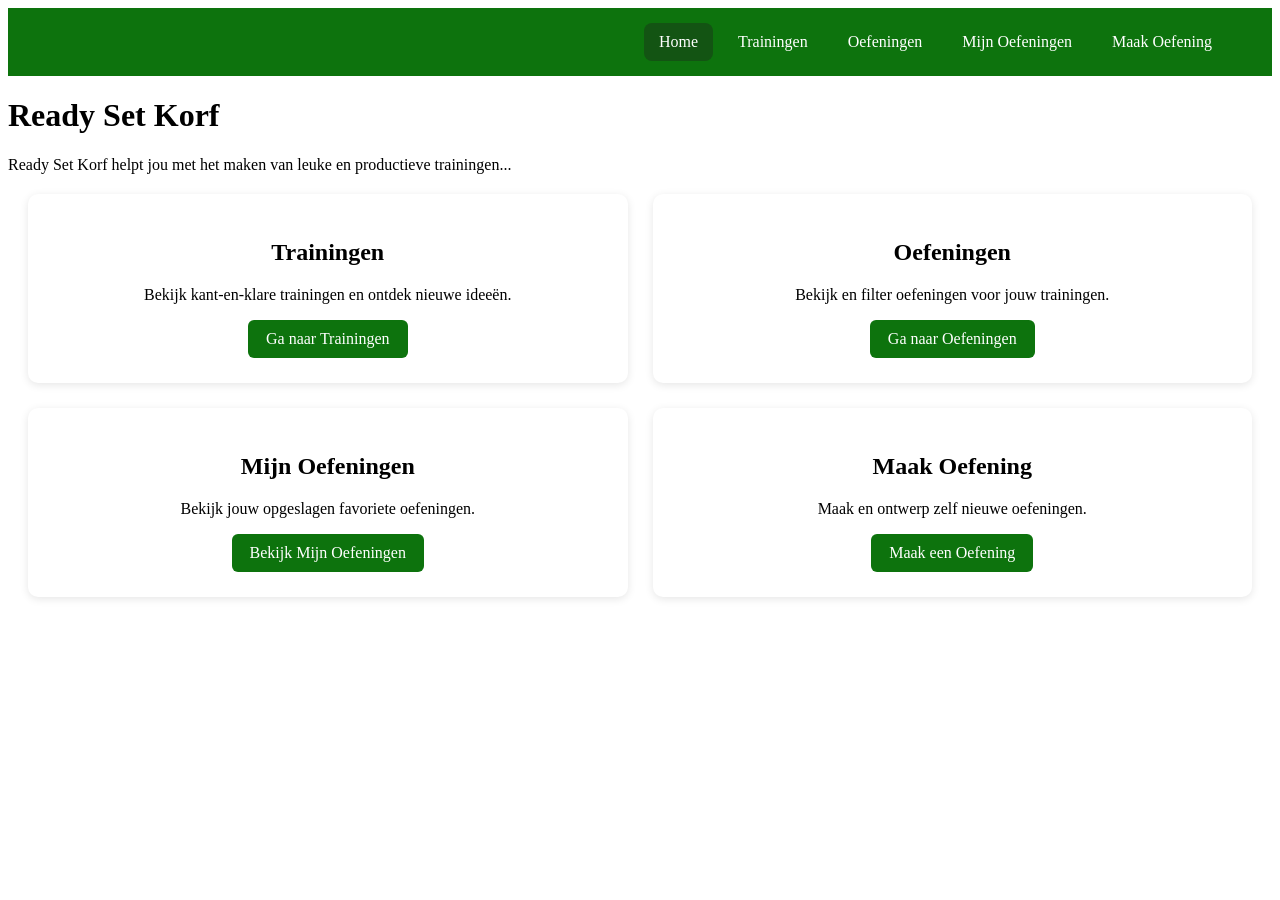
==== index.html @ 2ad587e0 "Kleine aanpassingen" ====
<!DOCTYPE html>
<html lang="nl">

<head>
  <meta charset="utf-8">
  <meta name="viewport" content="width=device-width">
  <title>Home</title>
  <link href="style.css" rel="stylesheet" type="text/css" />
</head>

<body>
  <nav class="navbar">
    <ul>
      <li><a href="index.html" class="active">Home</a></li>
      <li><a href="trainingen.html">Trainingen</a></li>
      <li><a href="exercises.html">Oefeningen</a></li>
      <li><a href="mijn-oefeningen.html">Mijn Oefeningen</a></li>
      <li><a href="maak-oefening.html">Maak Oefening</a></li>
    </ul>
  </nav>

  <div class="home">
    <header>
      <div class="header-box">
        <h1>Ready Set Korf</h1>
        <p>Ready Set Korf helpt jou met het maken van leuke en productieve trainingen...</p>
      </div>
    </header>

    <section class="home-section">

    <div class="home-box">
      <h2>Trainingen</h2>
      <p>Bekijk kant-en-klare trainingen en ontdek nieuwe ideeën.</p>
      <a href="trainingen.html" class="home-button">Ga naar Trainingen</a>
    </div>

    <div class="home-box">
      <h2>Oefeningen</h2>
      <p>Bekijk en filter oefeningen voor jouw trainingen.</p>
      <a href="exercises.html" class="home-button">Ga naar Oefeningen</a>
    </div>

    <div class="home-box">
      <h2>Mijn Oefeningen</h2>
      <p>Bekijk jouw opgeslagen favoriete oefeningen.</p>
      <a href="mijn-oefeningen.html" class="home-button">Bekijk Mijn Oefeningen</a>
    </div>

    <div class="home-box">
      <h2>Maak Oefening</h2>
      <p>Maak en ontwerp zelf nieuwe oefeningen.</p>
      <a href="maak-oefening.html" class="home-button">Maak een Oefening</a>
    </div>

  </section>
  </div>
</body>

</html>
---- style.css ----
/* Navigation Bar */
.navbar {
  background-color: #0d730d;
  padding: 10px 20px;
  display: flex;
  justify-content: flex-end;
}

.navbar ul {
  list-style: none;
  margin: 0;
  padding: 0 20px;
  display: flex;
  justify-content: flex-end;
}

.navbar li {
  margin: 0;
}

.navbar a {
  display: block;
  color: white;
  text-decoration: none;
  padding: 15px 20px;
}

.navbar a:hover,
.navbar a.active {
  background-color: #135413;
  padding: 10px 15px;
  border-radius: 8px;
  margin: 5px;
}

/* Container and Header */
.container {
  max-width: 100%;
  margin: 0;
  padding: 0;
}

.header {
  text-align: center;
  padding: 60px 0px;
  background-color: #ffffff;
  padding: 60px 0px;
  background-color: #ffffff;
  width: 100%;
}

.header div.header-box {
  display: inline-block;
  padding: 30px 60px;
  background-color: #f0f0f0;
  border-radius: 10px;
}

.header h1 {
  color: #333;
  font-size: 3em;
  margin-bottom: 15px;
  font-weight: bold;
}

.header p {
  color: #666;
  font-size: 1.1em;
}


/* Home */
.home-section {
  display: grid;
  grid-template-columns: repeat(2, 1fr); /* 2 naast elkaar */
  gap: 25px;
  margin-top: 20px;
  margin-left: 20px;
  margin-right: 20px;
}

.home-box {
  background: white;
  padding: 25px;
  border-radius: 10px;
  box-shadow: 0 2px 8px rgba(0,0,0,0.1);
  text-align: center;
}

.home-button {
  display: inline-block;
  background-color: #0d730d;
  color: white;
  padding: 10px 18px;
  border-radius: 6px;
  text-decoration: none;
  transition: background-color 0.3s;
}

.home-button:hover {
  background-color: #135413;
}

/* Exercises Grid */
.exercises-grid {
  display: grid;
  /* show one exercise per row so visuals are larger */
  grid-template-columns: 1fr;
  gap: 25px;
}

.exercises-section {
  max-width: 1200px;
  margin-left: auto;
  margin-right: auto;
  padding: 0 20px;
} 

/* Exercise Card */
.exercise-card {
  background: white;
  border: 1px solid #ddd;
  border-radius: 8px;
  padding: 20px;
  box-shadow: 0 2px 8px rgba(0,0,0,0.1);
  transition: box-shadow 0.3s, transform 0.3s;
}

.exercise-card:hover {
  box-shadow: 0 4px 16px rgba(0,0,0,0.15);
  transform: translateY(-2px);
}

.exercise-header {
  display: flex;
  justify-content: space-between;
  align-items: start;
  margin-bottom: 12px;
}

.exercise-title {
  font-size: 1.4em;
  color: #333;
  margin: 0;
  flex: 1;
}

.exercise-actions {
  display: flex;
  gap: 8px;
}

.action-btn {
  background: none;
  border: none;
  font-size: 1.2em;
  cursor: pointer;
  transition: transform 0.2s;
  padding: 5px;
}

.action-btn:hover {
  transform: scale(1.2);
}

.favorite-btn.active {
  color: #ff6b6b;
}

.favorite-btn {
  color: #999;
}

.save-btn.active {
  color: #0066cc;
}

.save-btn {
  color: #999;
}

.exercise-author {
  font-size: 0.85em;
  color: #0066cc;
  margin-bottom: 12px;
  font-weight: 500;
}

.exercise-author::before {
  content: "👤 ";
}

.exercise-description {
  color: #555;
  line-height: 1.6;
  margin-bottom: 15px;
  min-height: 60px;
}

.exercise-footer {
  display: flex;
  justify-content: space-between;
  align-items: center;
  border-top: 1px solid #eee;
  padding-top: 12px;
}

.comment-section {
  display: flex;
  align-items: center;
  gap: 8px;
  font-size: 0.9em;
  color: #666;
}

.comment-btn {
  background: #f0f0f0;
  border: none;
  padding: 6px 12px;
  border-radius: 4px;
  cursor: pointer;
  font-size: 0.9em;
  transition: background-color 0.2s;
}

.comment-btn:hover {
  background-color: #0066cc;
  color: white;
}

.comment-count {
  font-size: 0.85em;
  color: #999;
  margin-left: 5px;
}

/* Modal */
.modal {
  display: none;
  position: fixed;
  z-index: 1000;
  left: 0;
  top: 0;
  width: 100%;
  height: 100%;
  background-color: rgba(0,0,0,0.5);
  animation: fadeIn 0.3s;
}

@keyframes fadeIn {
  from { opacity: 0; }
  to { opacity: 1; }
}

.modal-content {
  background-color: white;
  margin: 5% auto;
  padding: 30px;
  border-radius: 8px;
  width: 90%;
  max-width: 600px;
  max-height: 80vh;
  overflow-y: auto;
  box-shadow: 0 4px 20px rgba(0,0,0,0.3);
}

.close {
  color: #999;
  float: right;
  font-size: 28px;
  font-weight: bold;
  cursor: pointer;
  transition: color 0.2s;
}

.close:hover,
.close:focus {
  color: #333;
}

#comment-modal h2 {
  color: #333;
  margin-top: 0;
  margin-bottom: 15px;
}

#comment-input {
  width: 100%;
  min-height: 80px;
  padding: 10px;
  border: 1px solid #ddd;
  border-radius: 4px;
  font-family: Arial, sans-serif;
  font-size: 0.95em;
  resize: vertical;
  margin-bottom: 12px;
}

#submit-comment {
  background-color: #0066cc;
  color: white;
  padding: 10px 20px;
  border: none;
  border-radius: 4px;
  cursor: pointer;
  font-size: 0.95em;
  transition: background-color 0.3s;
  margin-bottom: 20px;
}

#submit-comment:hover {
  background-color: #0052a3;
}

.comments-list {
  margin-top: 20px;
  border-top: 1px solid #eee;
  padding-top: 15px;
}

.comment-item {
  margin-bottom: 15px;
  padding: 12px;
  background-color: #f9f9f9;
  border-left: 3px solid #0066cc;
  border-radius: 4px;
}

.comment-author {
  font-weight: bold;
  color: #333;
  font-size: 0.9em;
}

.comment-text {
  color: #555;
  margin-top: 5px;
  line-height: 1.5;
  word-wrap: break-word;
}

.comment-date {
  font-size: 0.8em;
  color: #999;
  margin-top: 5px;
}

.no-comments {
  text-align: center;
  color: #999;
  padding: 20px;
  font-style: italic;
}

/* Tabs Section */
.tabs-section {
  margin-top: 30px;
  max-width: 1200px;
  margin-left: auto;
  margin-right: auto;
  padding: 0 20px;
}

.tabs {
  display: flex;
  gap: 10px;
  margin-bottom: 25px;
  border-bottom: 2px solid #eee;
}

.tab-btn {
  background: none;
  border: none;
  padding: 12px 20px;
  font-size: 1em;
  color: #666;
  cursor: pointer;
  transition: all 0.3s;
  border-bottom: 3px solid transparent;
  margin-bottom: -2px;
}

.tab-btn:hover {
  color: #0066cc;
}

.tab-btn.active {
  color: #0066cc;
  border-bottom-color: #0066cc;
  font-weight: bold;
}

.tab-content {
  display: none;
  animation: fadeIn 0.3s ease-in;
}

.tab-content.active {
  display: block;
}

@keyframes fadeIn {
  from {
    opacity: 0;
    transform: translateY(5px);
  }
  to {
    opacity: 1;
    transform: translateY(0);
  }
}

/* Empty State */
.empty-state {
  display: none;
  text-align: center;
  padding: 60px 20px;
  background: linear-gradient(135deg, #f5f5f5 0%, #ffffff 100%);
  border-radius: 8px;
  border: 2px dashed #ddd;
}

.empty-state p {
  font-size: 1.1em;
  color: #999;
  margin-bottom: 20px;
}

.empty-state-link {
  display: inline-block;
  color: #0066cc;
  text-decoration: none;
  padding: 10px 20px;
  background-color: #f0f7ff;
  border-radius: 4px;
  transition: all 0.3s;
}

.empty-state-link:hover {
  background-color: #0066cc;
  color: white;
}

/* Remove button styling */
.remove-btn {
  color: #999;
  font-size: 1.3em;
}

.remove-btn:hover {
  color: #ff6b6b;
  transform: scale(1.3);
}

/* Visual editor */
.visual-editor {
  margin-top: 20px;
  border: 1px solid #e6e6e6;
  padding: 18px;
  border-radius: 8px;
  background: #fafafa;
}
.visual-editor h3 { margin-top: 0; }
.visual-editor .muted { color: #666; font-size: 0.95em; margin-bottom: 12px; }
.visual-row { display: flex; flex-direction: column; gap: 20px; align-items: stretch; }
.playfield {
  background: #1b7b2a; 
  width: 100%;
  max-width: 1200px;
  aspect-ratio: 16 / 9;
  height: auto;
  border: 10px solid #8a8a8a;
  border-radius: 4px;
  position: relative;
  overflow: hidden;
  box-shadow: inset 0 0 0 6px rgba(0,0,0,0.03);
  margin: 0 auto;
} 
.playfield .placed-item {
  position: absolute;
  touch-action: none;
  cursor: grab;
  user-select: none;
}
.playfield .placed-item img { display: block; max-width: 100%; height: auto; pointer-events: none; }

/* resize handle */
.playfield .placed-item .resize-handle {
  position: absolute;
  right: 6px;
  bottom: 6px;
  width: 16px;
  height: 16px;
  background: rgba(255,255,255,0.95);
  border: 1px solid #888;
  border-radius: 3px;
  box-shadow: 0 1px 2px rgba(0,0,0,0.15);
  display: none;
  touch-action: none;
}
.playfield .placed-item:hover .resize-handle { display: block; }
.playfield .placed-item .resize-handle:active { transform: scale(0.95); }
.playfield .placed-item .resize-handle { cursor: nwse-resize; }

.palette { width: 100%; max-width: 420px; margin: 0 auto; }
.palette-grid { display: grid; grid-template-columns: repeat(4, 1fr); gap: 8px; }
.slot {
  width: 52px; height: 52px; background: #f0f0f0; border-radius: 6px; border: 2px solid #ddd; position: relative; display:flex; align-items:center; justify-content:center; overflow:hidden;
}
.slot img { max-width: 100%; max-height: 100%; display:block; }
.slot input[type=file] { position: absolute; inset: 0; opacity: 0; cursor: pointer; }
.slot .placeholder { color: #aaa; font-size: 0.8em; }
.palette-actions { margin-top: 12px; display:flex; gap:8px; }
.palette-actions button { padding:6px 8px; border-radius:4px; border:1px solid #ddd; cursor:pointer; background:white }

.visual-preview {
  width: 100%;
  aspect-ratio: 16 / 9;
  border: 1px solid #ccc;
  overflow: hidden;
  border-radius: 4px;
  position: relative;
  background: #1b7b2a;
}
.visual-preview img {
  position: absolute;
  transform: translate(-50%, -50%);
  pointer-events: none;
  /* allow images to render at the specified percent width inside the preview */
  max-width: none;
  max-height: none;
}

/* small responsive tweaks */
@media (max-width: 900px) {
  .visual-row { flex-direction: column; }
  .playfield { width: 100%; height: 320px; }
  .palette { width: 100%; }
}

/* Trainingen Styles */
.trainingen-section {
  margin-top: 30px;
  max-width: 1200px;
  margin-left: auto;
  margin-right: auto;
  padding: 0 20px;
}

.btn {
  padding: 12px 24px;
  border: none;
  border-radius: 4px;
  font-size: 1em;
  cursor: pointer;
  transition: all 0.3s;
  margin-bottom: 20px;
}

.btn-primary {
  background-color: #0066cc;
  color: white;
}

.btn-primary:hover {
  background-color: #0052a3;
  transform: translateY(-2px);
  box-shadow: 0 4px 8px rgba(0, 102, 204, 0.3);
}

.btn-secondary {
  background-color: #f0f0f0;
  color: #333;
}

.btn-secondary:hover {
  background-color: #e0e0e0;
}

.trainingen-grid {
  display: grid;
  grid-template-columns: repeat(auto-fill, minmax(350px, 1fr));
  gap: 25px;
  margin-top: 25px;
}

.training-card {
  background: white;
  border: 1px solid #ddd;
  border-radius: 8px;
  padding: 20px;
  box-shadow: 0 2px 8px rgba(0,0,0,0.1);
  transition: box-shadow 0.3s, transform 0.3s;
}

.training-card:hover {
  box-shadow: 0 4px 16px rgba(0,0,0,0.15);
  transform: translateY(-2px);
}

.training-header {
  display: flex;
  justify-content: space-between;
  align-items: start;
  margin-bottom: 12px;
}

.training-title {
  font-size: 1.3em;
  color: #333;
  margin: 0;
  flex: 1;
}

.training-description {
  color: #666;
  font-size: 0.95em;
  margin-bottom: 15px;
  line-height: 1.5;
  min-height: 40px;
}

.training-exercises {
  background-color: #f9f9f9;
  padding: 12px;
  border-radius: 4px;
  margin-bottom: 12px;
  font-size: 0.9em;
}

.training-exercises strong {
  color: #333;
}

.exercise-list {
  color: #666;
  margin-top: 8px;
  padding-left: 10px;
  border-left: 3px solid #0066cc;
}

.training-date {
  font-size: 0.8em;
  color: #999;
  padding-top: 12px;
  border-top: 1px solid #eee;
}

.training-info {
  font-size: 0.95em;
  color: #666;
  margin-top: 12px;
}

/* Training Exercises Modal */
.training-exercises-modal .modal-content {
  max-width: 1000px;
  max-height: 85vh;
}

.training-exercises-modal .close {
  color: #999;
  float: right;
  font-size: 28px;
  font-weight: bold;
  cursor: pointer;
  transition: color 0.2s;
}

.training-exercises-modal .close:hover {
  color: #333;
}

.training-exercises-modal h2 {
  color: #333;
  margin-top: 0;
  margin-bottom: 25px;
}

.training-exercises-grid {
  display: grid;
  grid-template-columns: 1fr;
  gap: 20px;
  margin-bottom: 20px;
}

.training-exercise-card {
  background: white;
  border: 1px solid #ddd;
  border-radius: 8px;
  padding: 20px;
  box-shadow: 0 2px 8px rgba(0,0,0,0.1);
  transition: box-shadow 0.3s, transform 0.3s;
}

.training-exercise-card:hover {
  box-shadow: 0 4px 16px rgba(0,0,0,0.15);
  transform: translateY(-2px);
}

.training-exercise-header {
  display: flex;
  justify-content: space-between;
  align-items: start;
  margin-bottom: 12px;
}

.training-exercise-title {
  font-size: 1.3em;
  color: #333;
  margin: 0;
  flex: 1;
}

.training-exercise-author {
  font-size: 0.85em;
  color: #0066cc;
  margin-bottom: 12px;
  font-weight: 500;
}

.training-exercise-author::before {
  content: "👤 ";
}

.training-exercise-description {
  color: #555;
  line-height: 1.6;
  margin-bottom: 15px;
  min-height: 40px;
}

.training-visual-preview {
  width: 100%;
  aspect-ratio: 16 / 9;
  border: 1px solid #ccc;
  overflow: hidden;
  border-radius: 4px;
  position: relative;
  background: #1b7b2a;
  margin-top: 15px;
}

.training-visual-preview img {
  position: absolute;
  transform: translate(-50%, -50%);
  pointer-events: none;
  max-width: none;
  max-height: none;
}

.no-exercises {
  text-align: center;
  color: #999;
  padding: 40px 20px;
  font-style: italic;
}

/* Training Modal */
.training-modal .modal-content {
  max-width: 700px;
}

.training-modal .close {
  color: #999;
  float: right;
  font-size: 28px;
  font-weight: bold;
  cursor: pointer;
  transition: color 0.2s;
}

.training-modal .close:hover {
  color: #333;
}

.training-modal h2 {
  color: #333;
  margin-top: 0;
  margin-bottom: 25px;
}

/* Form Groups */
.form-group {
  margin-bottom: 20px;
}

.form-group label {
  display: block;
  margin-bottom: 8px;
  color: #333;
  font-weight: 500;
  font-size: 0.95em;
}

.form-group input[type="text"],
.form-group textarea {
  width: 100%;
  padding: 10px;
  border: 1px solid #ddd;
  border-radius: 4px;
  font-family: Arial, sans-serif;
  font-size: 0.95em;
  transition: border-color 0.3s;
}

.form-group input[type="text"]:focus,
.form-group textarea:focus {
  outline: none;
  border-color: #0066cc;
  box-shadow: 0 0 0 3px rgba(0, 102, 204, 0.1);
}

.form-group textarea {
  min-height: 100px;
  resize: vertical;
}

/* Exercise Search */
#exercise-search {
  width: 100%;
  padding: 10px;
  border: 1px solid #ddd;
  border-radius: 4px;
  font-size: 0.95em;
  margin-bottom: 12px;
}

#available-exercises {
  max-height: 300px;
  overflow-y: auto;
  background-color: #f9f9f9;
  border: 1px solid #eee;
  border-radius: 4px;
  margin-bottom: 15px;
}

.exercise-result {
  padding: 12px;
  border-bottom: 1px solid #eee;
  display: flex;
  justify-content: space-between;
  align-items: center;
  transition: background-color 0.2s;
}

.exercise-result:hover {
  background-color: #f0f7ff;
}

.result-info {
  flex: 1;
}

.result-title {
  font-weight: 500;
  color: #333;
  margin-bottom: 4px;
  font-size: 0.95em;
}

.result-description {
  font-size: 0.85em;
  color: #666;
}

.add-to-training-btn {
  background-color: #0066cc;
  color: white;
  border: none;
  width: 32px;
  height: 32px;
  border-radius: 50%;
  font-size: 1.2em;
  cursor: pointer;
  display: flex;
  align-items: center;
  justify-content: center;
  transition: all 0.2s;
  margin-left: 10px;
  flex-shrink: 0;
}

.add-to-training-btn:hover {
  background-color: #0052a3;
  transform: scale(1.1);
}

/* Selected Exercises */
.selected-exercises {
  background-color: #f9f9f9;
  min-height: 100px;
  border: 1px solid #eee;
  border-radius: 4px;
  padding: 12px;
}

.selected-exercises ul {
  list-style: none;
  padding: 0;
  margin: 0;
}

.selected-exercises li {
  padding: 8px;
  background-color: white;
  margin-bottom: 8px;
  border-radius: 4px;
  display: flex;
  justify-content: space-between;
  align-items: center;
  border: 1px solid #ddd;
}

.remove-exercise-btn {
  background: none;
  border: none;
  color: #999;
  font-size: 1.1em;
  cursor: pointer;
  transition: color 0.2s;
}

.remove-exercise-btn:hover {
  color: #ff6b6b;
}

.no-selected {
  text-align: center;
  color: #999;
  font-style: italic;
  padding: 20px;
}

/* Modal Buttons */
.modal-buttons {
  display: flex;
  gap: 12px;
  margin-top: 25px;
  justify-content: flex-end;
}

.modal-buttons .btn {
  margin-bottom: 0;
  padding: 10px 20px;
  font-size: 0.95em;
}

/* Responsive */
@media (max-width: 768px) {
  .trainingen-grid {
    grid-template-columns: 1fr;
  }
  
  .modal-content {
    width: 95%;
    margin: 10% auto;
  }
}

/* Add to Training Modal Styles */
#add-to-training-modal .modal-content {
  max-width: 500px;
}

#add-to-training-modal h2 {
  color: #333;
  margin-top: 0;
  margin-bottom: 15px;
}

#exercise-title-display {
  background-color: #f9f9f9;
  padding: 12px;
  border-radius: 4px;
  margin-bottom: 15px;
  color: #666;
  font-weight: 500;
}

.trainingen-select {
  max-height: 400px;
  overflow-y: auto;
  border: 1px solid #ddd;
  border-radius: 4px;
  margin-bottom: 20px;
  background-color: white;
}

.training-option {
  padding: 12px;
  border-bottom: 1px solid #eee;
  cursor: pointer;
  transition: all 0.2s;
}

.training-option:last-child {
  border-bottom: none;
}

.training-option:hover {
  background-color: #f9f9f9;
}

#add-to-training-modal .btn {
  width: 100%;
  margin-bottom: 0;
}

.create-form {
  max-width: 800px;
  margin: 0 auto;
  padding: 20px;
  background-color: #ffffff;
}

/* Ruimte tussen de invoerblokken */
.form-group {
  margin-bottom: 25px;
  text-align: left;
}

/* Mooiere labels */
.form-group label {
  display: block;
  margin-bottom: 10px;
  font-weight: 600;
  color: #2c3e50;
  font-size: 1.05rem;
  transition: color 0.3s;
}

/* Styling voor de input en textarea */
.form-group input[type="text"],
.form-group textarea {
  width: 100%;
  padding: 14px 18px;
  border: 2px solid #e0e0e0;
  border-radius: 10px; /* Rondere hoeken */
  font-size: 1rem;
  font-family: inherit;
  color: #333;
  background-color: #fcfcfc;
  transition: all 0.3s ease;
  box-sizing: border-box; /* Zorgt dat padding de box niet groter maakt */
}

/* Hover effect op de balkjes */
.form-group input:hover,
.form-group textarea:hover {
  border-color: #bdc3c7;
}

/* Focus effect (wanneer je in een vakje klikt) */
.form-group input:focus,
.form-group textarea:focus {
  outline: none;
  border-color: #0d730d; /* Matcht met je navbar groen */
  background-color: #fff;
  box-shadow: 0 0 0 4px rgba(13, 115, 13, 0.15); /* Zachte groene gloed */
}

/* Placeholder tekst kleur */
::placeholder {
  color: #aaa;
  font-style: italic;
}

/* De 'Oefening toevoegen' knop iets meer presence geven */
#submit-btn {
  background-color: #0d730d;
  color: white;
  padding: 14px 28px;
  border: none;
  border-radius: 8px;
  font-size: 1.1rem;
  font-weight: bold;
  cursor: pointer;
  transition: transform 0.2s, background-color 0.3s;
}

#submit-btn:hover {
  background-color: #135413;
  transform: translateY(-2px);
  box-shadow: 0 4px 12px rgba(0,0,0,0.15);
}
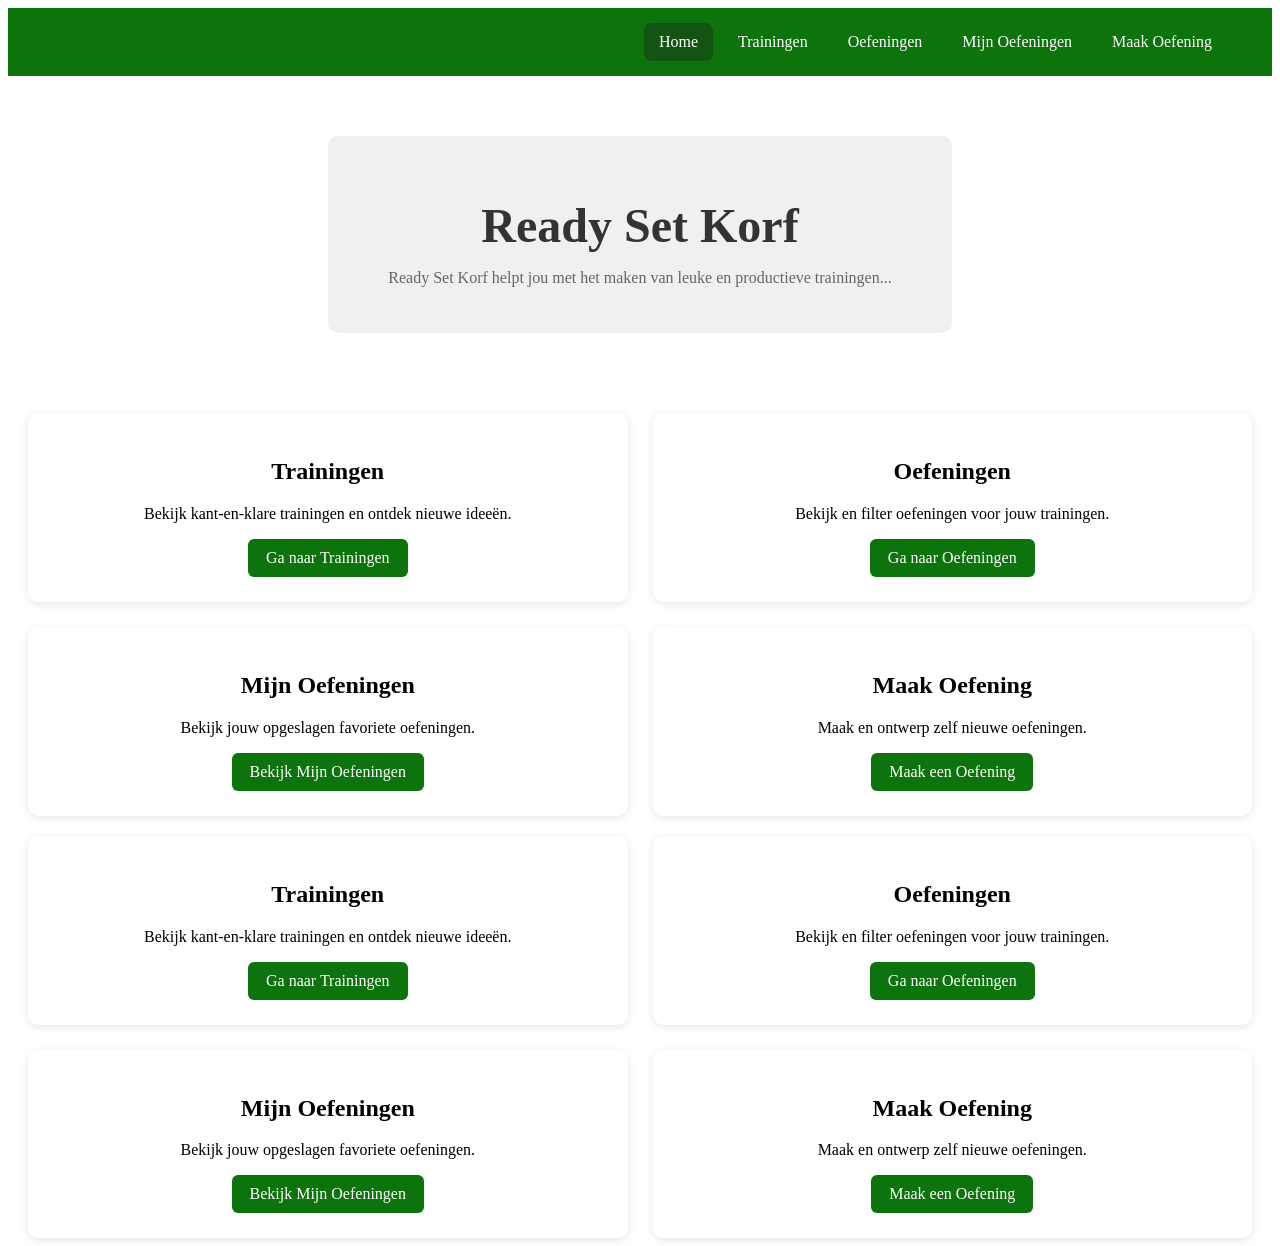
==== commit 43af78d4: "Kleine aanpassingen" ====
--- a/index.html
+++ b/index.html
@@ -19,6 +19,7 @@
     </ul>
   </nav>
 
+  <div class="home">
   <div class="home">
     <header>
       <div class="header-box">
@@ -54,6 +55,34 @@
     </div>
 
   </section>
+
+    <section class="home-section">
+
+    <div class="home-box">
+      <h2>Trainingen</h2>
+      <p>Bekijk kant-en-klare trainingen en ontdek nieuwe ideeën.</p>
+      <a href="trainingen.html" class="home-button">Ga naar Trainingen</a>
+    </div>
+
+    <div class="home-box">
+      <h2>Oefeningen</h2>
+      <p>Bekijk en filter oefeningen voor jouw trainingen.</p>
+      <a href="exercises.html" class="home-button">Ga naar Oefeningen</a>
+    </div>
+
+    <div class="home-box">
+      <h2>Mijn Oefeningen</h2>
+      <p>Bekijk jouw opgeslagen favoriete oefeningen.</p>
+      <a href="mijn-oefeningen.html" class="home-button">Bekijk Mijn Oefeningen</a>
+    </div>
+
+    <div class="home-box">
+      <h2>Maak Oefening</h2>
+      <p>Maak en ontwerp zelf nieuwe oefeningen.</p>
+      <a href="maak-oefening.html" class="home-button">Maak een Oefening</a>
+    </div>
+
+  </section>
   </div>
 </body>
 
--- a/style.css
+++ b/style.css
@@ -1,5 +1,9 @@
 /* Navigation Bar */
 .navbar {
+  background-color: #0d730d;
+  padding: 10px 20px;
+  display: flex;
+  justify-content: flex-end;
   background-color: #0d730d;
   padding: 10px 20px;
   display: flex;
@@ -40,7 +44,7 @@
   padding: 0;
 }
 
-.header {
+header {
   text-align: center;
   padding: 60px 0px;
   background-color: #ffffff;
@@ -49,23 +53,31 @@
   width: 100%;
 }
 
-.header div.header-box {
+header div.header-box {
   display: inline-block;
   padding: 30px 60px;
   background-color: #f0f0f0;
   border-radius: 10px;
 }
 
-.header h1 {
-  color: #333;
+header div.header-box {
+  display: inline-block;
+  padding: 30px 60px;
+  background-color: #f0f0f0;
+  border-radius: 10px;
+}
+
+header h1 {
+  color: #333;
+  font-size: 3em;
   font-size: 3em;
   margin-bottom: 15px;
   font-weight: bold;
 }
 
-.header p {
+header p {
   color: #666;
-  font-size: 1.1em;
+  font-size: 1em;
 }
 
 
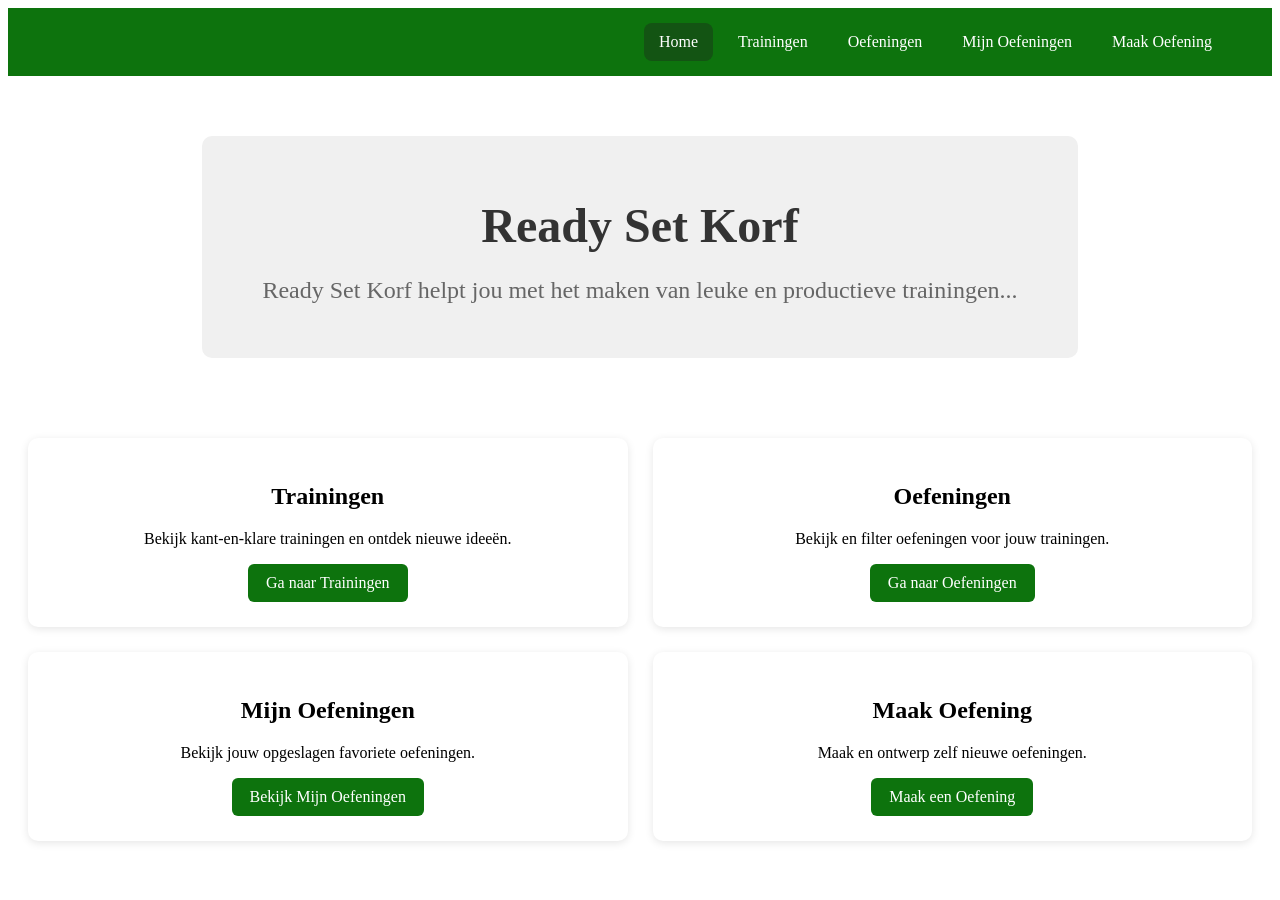
==== commit 7d5fd046: "Kleine aanpassingen" ====
--- a/index.html
+++ b/index.html
@@ -19,7 +19,6 @@
     </ul>
   </nav>
 
-  <div class="home">
   <div class="home">
     <header>
       <div class="header-box">
@@ -55,34 +54,6 @@
     </div>
 
   </section>
-
-    <section class="home-section">
-
-    <div class="home-box">
-      <h2>Trainingen</h2>
-      <p>Bekijk kant-en-klare trainingen en ontdek nieuwe ideeën.</p>
-      <a href="trainingen.html" class="home-button">Ga naar Trainingen</a>
-    </div>
-
-    <div class="home-box">
-      <h2>Oefeningen</h2>
-      <p>Bekijk en filter oefeningen voor jouw trainingen.</p>
-      <a href="exercises.html" class="home-button">Ga naar Oefeningen</a>
-    </div>
-
-    <div class="home-box">
-      <h2>Mijn Oefeningen</h2>
-      <p>Bekijk jouw opgeslagen favoriete oefeningen.</p>
-      <a href="mijn-oefeningen.html" class="home-button">Bekijk Mijn Oefeningen</a>
-    </div>
-
-    <div class="home-box">
-      <h2>Maak Oefening</h2>
-      <p>Maak en ontwerp zelf nieuwe oefeningen.</p>
-      <a href="maak-oefening.html" class="home-button">Maak een Oefening</a>
-    </div>
-
-  </section>
   </div>
 </body>
 
--- a/style.css
+++ b/style.css
@@ -1,9 +1,5 @@
 /* Navigation Bar */
 .navbar {
-  background-color: #0d730d;
-  padding: 10px 20px;
-  display: flex;
-  justify-content: flex-end;
   background-color: #0d730d;
   padding: 10px 20px;
   display: flex;
@@ -48,8 +44,6 @@
   text-align: center;
   padding: 60px 0px;
   background-color: #ffffff;
-  padding: 60px 0px;
-  background-color: #ffffff;
   width: 100%;
 }
 
@@ -60,16 +54,8 @@
   border-radius: 10px;
 }
 
-header div.header-box {
-  display: inline-block;
-  padding: 30px 60px;
-  background-color: #f0f0f0;
-  border-radius: 10px;
-}
-
 header h1 {
   color: #333;
-  font-size: 3em;
   font-size: 3em;
   margin-bottom: 15px;
   font-weight: bold;
@@ -77,7 +63,7 @@
 
 header p {
   color: #666;
-  font-size: 1em;
+  font-size: 1.5em;
 }
 
 
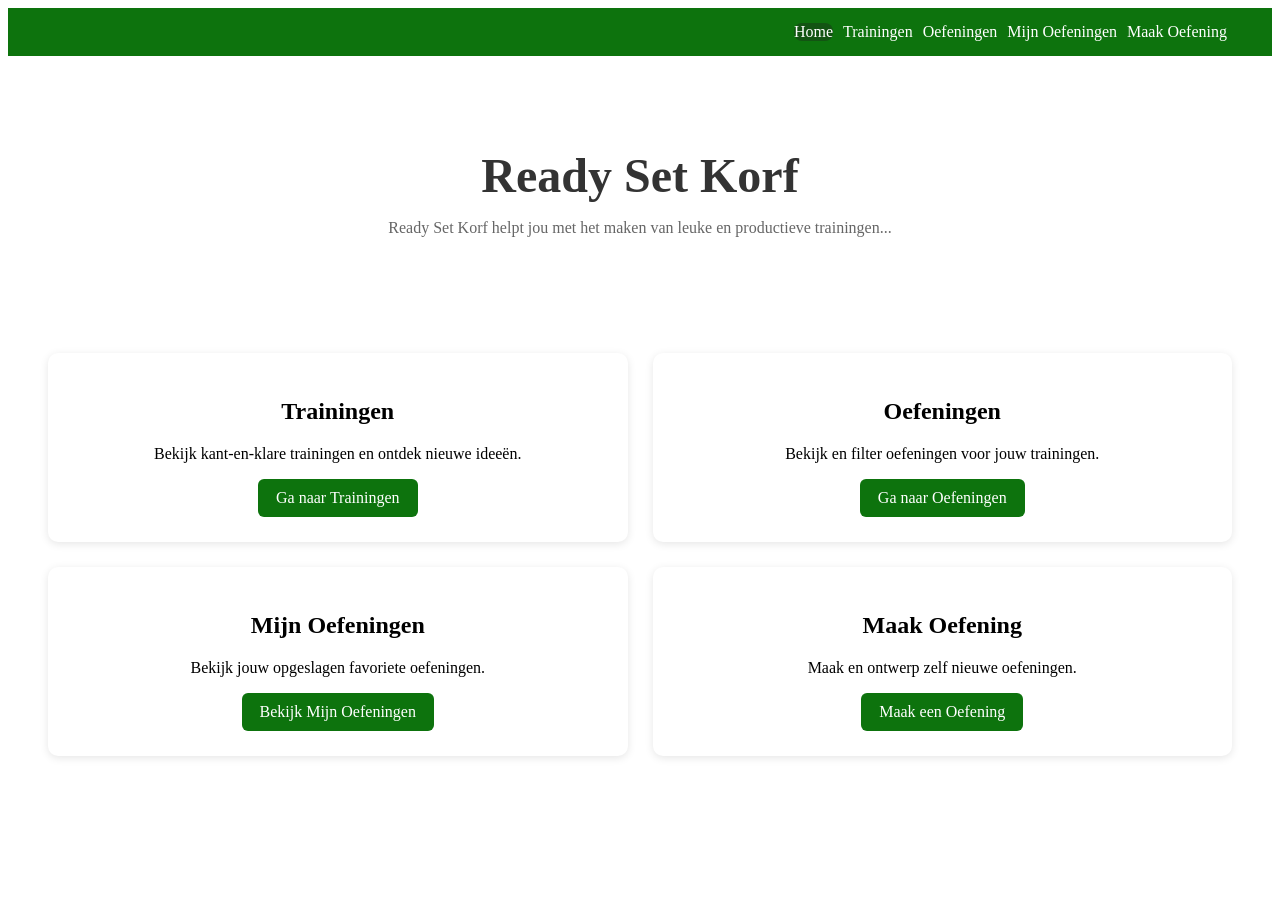
==== commit 8c066f93: "Kleine aanpassingen" ====
--- a/index.html
+++ b/index.html
@@ -21,10 +21,8 @@
 
   <div class="home">
     <header>
-      <div class="header-box">
-        <h1>Ready Set Korf</h1>
-        <p>Ready Set Korf helpt jou met het maken van leuke en productieve trainingen...</p>
-      </div>
+      <h1>Ready Set Korf</h1>
+      <p>Ready Set Korf helpt jou met het maken van leuke en productieve trainingen...</p>
     </header>
 
     <section class="home-section">
--- a/style.css
+++ b/style.css
@@ -22,15 +22,24 @@
   display: block;
   color: white;
   text-decoration: none;
+<<<<<<< HEAD
+  padding: 10px 15px;
+  margin: 5px;
+  border-radius: 8px;
+=======
   padding: 15px 20px;
+>>>>>>> e9e35b9 (Home pagina)
 }
 
 .navbar a:hover,
 .navbar a.active {
   background-color: #135413;
+<<<<<<< HEAD
+=======
   padding: 10px 15px;
   border-radius: 8px;
   margin: 5px;
+>>>>>>> e9e35b9 (Home pagina)
 }
 
 /* Container and Header */
@@ -63,7 +72,7 @@
 
 header p {
   color: #666;
-  font-size: 1.5em;
+  font-size: 1em;
 }
 
 
@@ -75,6 +84,42 @@
   margin-top: 20px;
   margin-left: 20px;
   margin-right: 20px;
+<<<<<<< HEAD
+}
+
+.home-box {
+  background: white;
+  padding: 25px;
+  border-radius: 10px;
+  box-shadow: 0 2px 8px rgba(0,0,0,0.1);
+  text-align: center;
+}
+
+.home-button {
+  display: inline-block;
+  background-color: #0d730d;
+  color: white;
+  padding: 10px 18px;
+  border-radius: 6px;
+  text-decoration: none;
+  transition: background-color 0.3s;
+}
+
+.home-button:hover {
+  background-color: #135413;
+}
+
+
+/* Home */
+.home-section {
+  display: grid;
+  grid-template-columns: repeat(2, 1fr); /* 2 naast elkaar */
+  gap: 25px;
+  margin-top: 40px;
+  margin-left: 40px;
+  margin-right: 40px;
+=======
+>>>>>>> 926dbfe (Kleine aanpassingen)
 }
 
 .home-box {
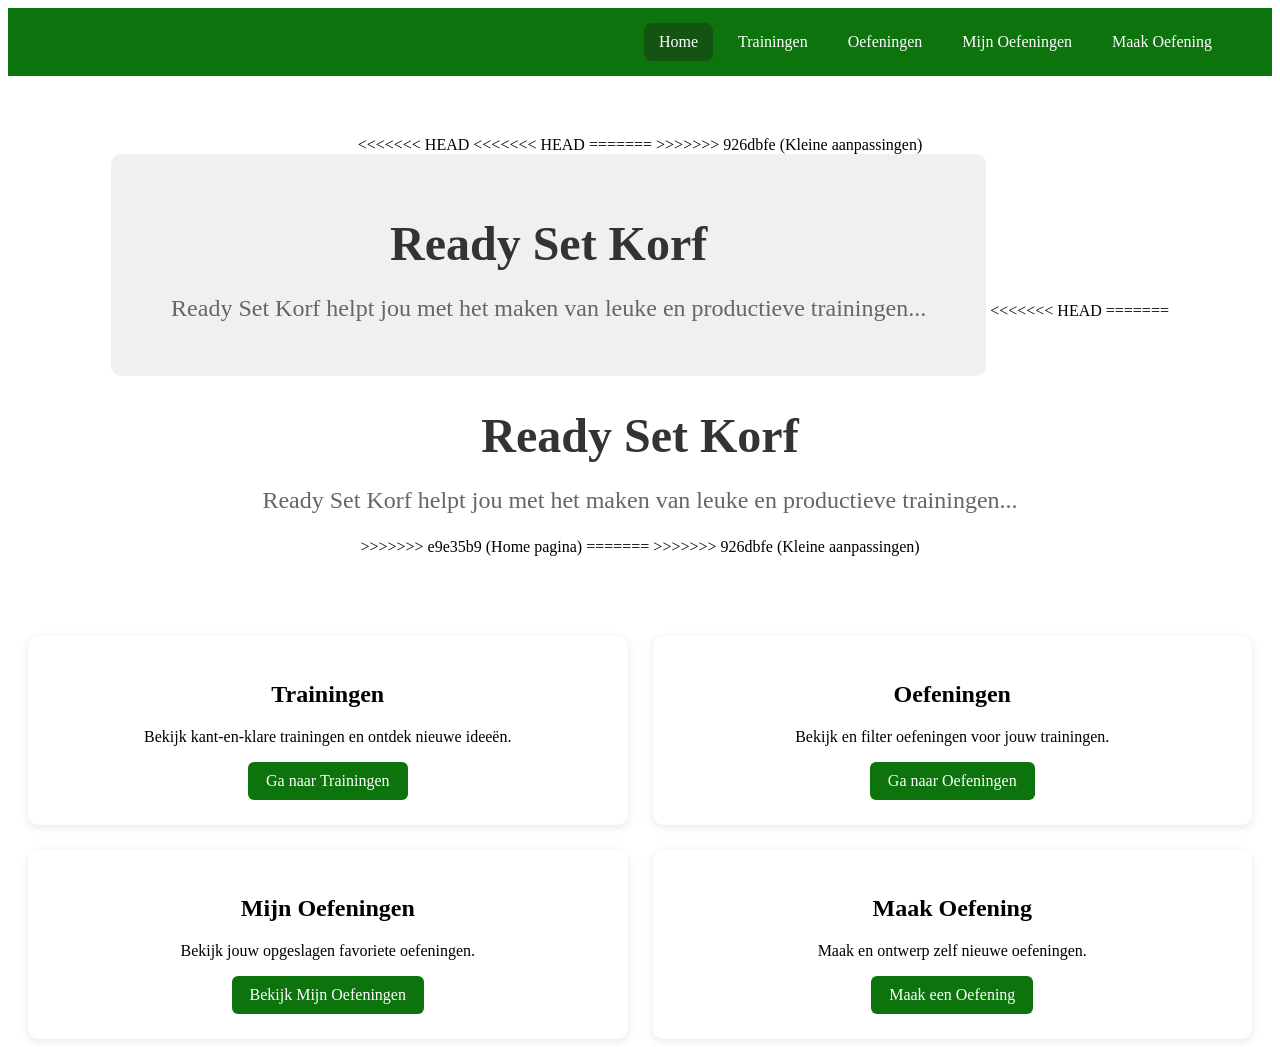
==== commit a21c8d7b: "Kleine aanpassingen" ====
--- a/index.html
+++ b/index.html
@@ -21,8 +21,21 @@
 
   <div class="home">
     <header>
+<<<<<<< HEAD
+<<<<<<< HEAD
+=======
+>>>>>>> 926dbfe (Kleine aanpassingen)
+      <div class="header-box">
+        <h1>Ready Set Korf</h1>
+        <p>Ready Set Korf helpt jou met het maken van leuke en productieve trainingen...</p>
+      </div>
+<<<<<<< HEAD
+=======
       <h1>Ready Set Korf</h1>
       <p>Ready Set Korf helpt jou met het maken van leuke en productieve trainingen...</p>
+>>>>>>> e9e35b9 (Home pagina)
+=======
+>>>>>>> 926dbfe (Kleine aanpassingen)
     </header>
 
     <section class="home-section">
--- a/style.css
+++ b/style.css
@@ -1,3 +1,40 @@
+/************************* DEBUG SETTINGS *************************/
+
+/* Settings to help find errors in your css
+   uncomment temporarily to enable */
+
+/* Add dotted line around all boxes.
+   This makes size of boxes visible.
+   Warning 1: this settings may change your layout.
+   Warning 2: keep the * as selector for all tags when uncommenting. */
+/*  * {border: 1px dotted black;}   */
+  
+/* Add semi-transparant dark background to all boxes
+   The more boxes are on top of eachother the darker tghe background color
+   Warning: keep the * as selector for all tags when uncommenting. */
+/*  * {background-color: rgba(0,0,0,5%);}  */
+
+/************************* BASE SETTINGS *************************/
+
+/* Settings to make it easier for you
+   uncomment permanently when you understand the meaning of them */
+   
+/* border is included in width en height of boxes */
+/* * { box-sizing: border-box; } */
+
+/* standard margin 0 pixels */
+/* * { margin: 0px; } */
+
+/* hide everything larger than the dimensions of the div-box
+   important side effect: browser usually doesn't take floats
+   into account when determining height of div, leading to 
+   div with height zero. With this settings, height of div-boxes
+   willl be large enough to fit floats inside. */
+/* div { overflow: hidden; }
+
+/************************* YOUR SETTINGS *************************/
+
+/* add your css here, feel free to use comments and order them logically for better readability */
 /* Navigation Bar */
 .navbar {
   background-color: #0d730d;
@@ -22,24 +59,15 @@
   display: block;
   color: white;
   text-decoration: none;
-<<<<<<< HEAD
-  padding: 10px 15px;
-  margin: 5px;
-  border-radius: 8px;
-=======
   padding: 15px 20px;
->>>>>>> e9e35b9 (Home pagina)
 }
 
 .navbar a:hover,
 .navbar a.active {
   background-color: #135413;
-<<<<<<< HEAD
-=======
   padding: 10px 15px;
   border-radius: 8px;
   margin: 5px;
->>>>>>> e9e35b9 (Home pagina)
 }
 
 /* Container and Header */
@@ -72,7 +100,7 @@
 
 header p {
   color: #666;
-  font-size: 1em;
+  font-size: 1.5em;
 }
 
 
@@ -84,42 +112,6 @@
   margin-top: 20px;
   margin-left: 20px;
   margin-right: 20px;
-<<<<<<< HEAD
-}
-
-.home-box {
-  background: white;
-  padding: 25px;
-  border-radius: 10px;
-  box-shadow: 0 2px 8px rgba(0,0,0,0.1);
-  text-align: center;
-}
-
-.home-button {
-  display: inline-block;
-  background-color: #0d730d;
-  color: white;
-  padding: 10px 18px;
-  border-radius: 6px;
-  text-decoration: none;
-  transition: background-color 0.3s;
-}
-
-.home-button:hover {
-  background-color: #135413;
-}
-
-
-/* Home */
-.home-section {
-  display: grid;
-  grid-template-columns: repeat(2, 1fr); /* 2 naast elkaar */
-  gap: 25px;
-  margin-top: 40px;
-  margin-left: 40px;
-  margin-right: 40px;
-=======
->>>>>>> 926dbfe (Kleine aanpassingen)
 }
 
 .home-box {
@@ -507,7 +499,7 @@
 .visual-editor .muted { color: #666; font-size: 0.95em; margin-bottom: 12px; }
 .visual-row { display: flex; flex-direction: column; gap: 20px; align-items: stretch; }
 .playfield {
-  background: #1b7b2a; 
+  background: #1b7b2a; /* green */
   width: 100%;
   max-width: 1200px;
   aspect-ratio: 16 / 9;
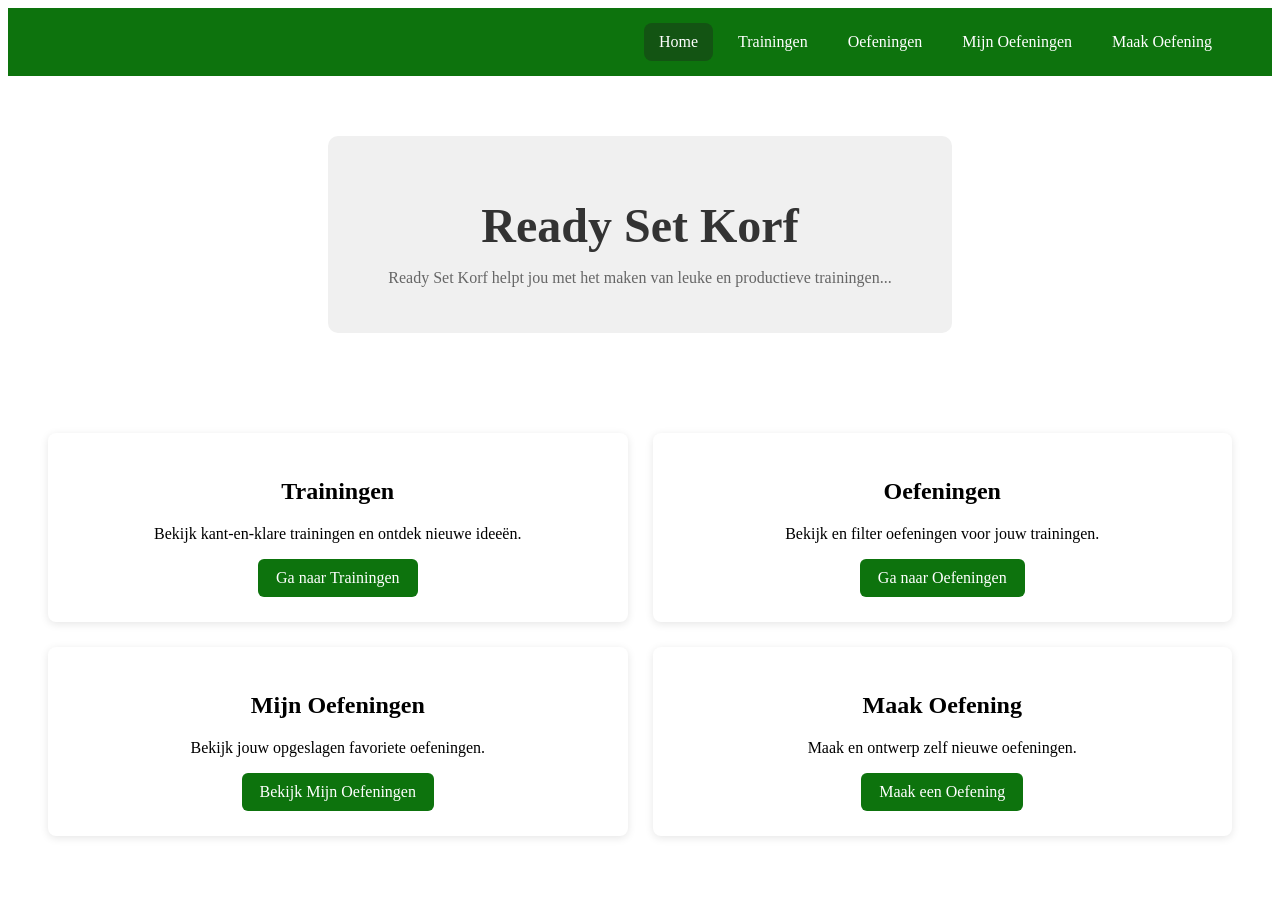
==== commit 061cb5f3: "Kleine aanpassingen" ====
--- a/index.html
+++ b/index.html
@@ -21,21 +21,10 @@
 
   <div class="home">
     <header>
-<<<<<<< HEAD
-<<<<<<< HEAD
-=======
->>>>>>> 926dbfe (Kleine aanpassingen)
       <div class="header-box">
         <h1>Ready Set Korf</h1>
         <p>Ready Set Korf helpt jou met het maken van leuke en productieve trainingen...</p>
       </div>
-<<<<<<< HEAD
-=======
-      <h1>Ready Set Korf</h1>
-      <p>Ready Set Korf helpt jou met het maken van leuke en productieve trainingen...</p>
->>>>>>> e9e35b9 (Home pagina)
-=======
->>>>>>> 926dbfe (Kleine aanpassingen)
     </header>
 
     <section class="home-section">
--- a/style.css
+++ b/style.css
@@ -100,7 +100,7 @@
 
 header p {
   color: #666;
-  font-size: 1.5em;
+  font-size: 1em;
 }
 
 
@@ -118,6 +118,39 @@
   background: white;
   padding: 25px;
   border-radius: 10px;
+  box-shadow: 0 2px 8px rgba(0,0,0,0.1);
+  text-align: center;
+}
+
+.home-button {
+  display: inline-block;
+  background-color: #0d730d;
+  color: white;
+  padding: 10px 18px;
+  border-radius: 6px;
+  text-decoration: none;
+  transition: background-color 0.3s;
+}
+
+.home-button:hover {
+  background-color: #135413;
+}
+
+
+/* Home */
+.home-section {
+  display: grid;
+  grid-template-columns: repeat(2, 1fr); /* 2 naast elkaar */
+  gap: 25px;
+  margin-top: 40px;
+  margin-left: 40px;
+  margin-right: 40px;
+}
+
+.home-box {
+  background: white;
+  padding: 25px;
+  border-radius: 8px;
   box-shadow: 0 2px 8px rgba(0,0,0,0.1);
   text-align: center;
 }
@@ -1042,80 +1075,3 @@
   margin-bottom: 0;
 }
 
-.create-form {
-  max-width: 800px;
-  margin: 0 auto;
-  padding: 20px;
-  background-color: #ffffff;
-}
-
-/* Ruimte tussen de invoerblokken */
-.form-group {
-  margin-bottom: 25px;
-  text-align: left;
-}
-
-/* Mooiere labels */
-.form-group label {
-  display: block;
-  margin-bottom: 10px;
-  font-weight: 600;
-  color: #2c3e50;
-  font-size: 1.05rem;
-  transition: color 0.3s;
-}
-
-/* Styling voor de input en textarea */
-.form-group input[type="text"],
-.form-group textarea {
-  width: 100%;
-  padding: 14px 18px;
-  border: 2px solid #e0e0e0;
-  border-radius: 10px; /* Rondere hoeken */
-  font-size: 1rem;
-  font-family: inherit;
-  color: #333;
-  background-color: #fcfcfc;
-  transition: all 0.3s ease;
-  box-sizing: border-box; /* Zorgt dat padding de box niet groter maakt */
-}
-
-/* Hover effect op de balkjes */
-.form-group input:hover,
-.form-group textarea:hover {
-  border-color: #bdc3c7;
-}
-
-/* Focus effect (wanneer je in een vakje klikt) */
-.form-group input:focus,
-.form-group textarea:focus {
-  outline: none;
-  border-color: #0d730d; /* Matcht met je navbar groen */
-  background-color: #fff;
-  box-shadow: 0 0 0 4px rgba(13, 115, 13, 0.15); /* Zachte groene gloed */
-}
-
-/* Placeholder tekst kleur */
-::placeholder {
-  color: #aaa;
-  font-style: italic;
-}
-
-/* De 'Oefening toevoegen' knop iets meer presence geven */
-#submit-btn {
-  background-color: #0d730d;
-  color: white;
-  padding: 14px 28px;
-  border: none;
-  border-radius: 8px;
-  font-size: 1.1rem;
-  font-weight: bold;
-  cursor: pointer;
-  transition: transform 0.2s, background-color 0.3s;
-}
-
-#submit-btn:hover {
-  background-color: #135413;
-  transform: translateY(-2px);
-  box-shadow: 0 4px 12px rgba(0,0,0,0.15);
-}
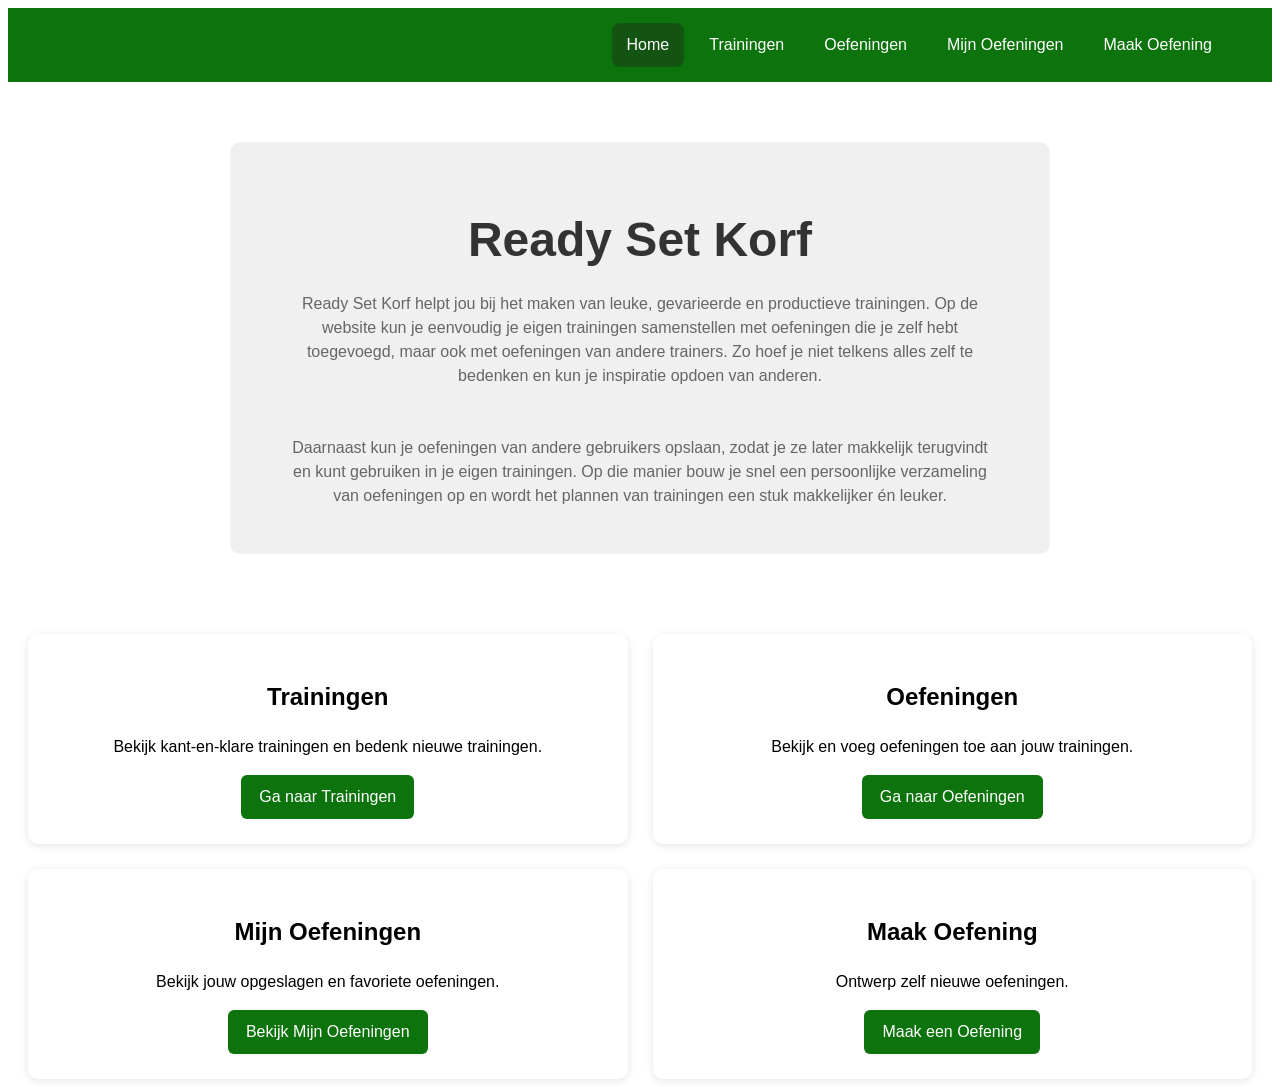
==== commit ecc8cd13: "Blok om tekst" ====
--- a/index.html
+++ b/index.html
@@ -23,7 +23,12 @@
     <header>
       <div class="header-box">
         <h1>Ready Set Korf</h1>
-        <p>Ready Set Korf helpt jou met het maken van leuke en productieve trainingen...</p>
+        <p>Ready Set Korf helpt jou bij het maken van leuke, gevarieerde en productieve trainingen. Op de website kun je eenvoudig je eigen trainingen samenstellen met oefeningen die je zelf hebt toegevoegd, maar ook met oefeningen van andere trainers. Zo hoef je niet telkens alles zelf te bedenken en kun je inspiratie opdoen van anderen. 
+          <br></br>
+          <br>
+           Daarnaast kun je oefeningen van andere gebruikers opslaan, zodat je ze later makkelijk terugvindt en kunt gebruiken in je eigen trainingen. Op die manier bouw je snel een persoonlijke verzameling van oefeningen op en wordt het plannen van trainingen een stuk makkelijker én leuker.
+          </br>
+          </p>
       </div>
     </header>
 
@@ -31,25 +36,25 @@
 
     <div class="home-box">
       <h2>Trainingen</h2>
-      <p>Bekijk kant-en-klare trainingen en ontdek nieuwe ideeën.</p>
+      <p>Bekijk kant-en-klare trainingen en bedenk nieuwe trainingen.</p>
       <a href="trainingen.html" class="home-button">Ga naar Trainingen</a>
     </div>
 
     <div class="home-box">
       <h2>Oefeningen</h2>
-      <p>Bekijk en filter oefeningen voor jouw trainingen.</p>
+      <p>Bekijk en voeg oefeningen toe aan jouw trainingen.</p>
       <a href="exercises.html" class="home-button">Ga naar Oefeningen</a>
     </div>
 
     <div class="home-box">
       <h2>Mijn Oefeningen</h2>
-      <p>Bekijk jouw opgeslagen favoriete oefeningen.</p>
+      <p>Bekijk jouw opgeslagen en favoriete oefeningen.</p>
       <a href="mijn-oefeningen.html" class="home-button">Bekijk Mijn Oefeningen</a>
     </div>
 
     <div class="home-box">
       <h2>Maak Oefening</h2>
-      <p>Maak en ontwerp zelf nieuwe oefeningen.</p>
+      <p>Ontwerp zelf nieuwe oefeningen.</p>
       <a href="maak-oefening.html" class="home-button">Maak een Oefening</a>
     </div>
 
--- a/style.css
+++ b/style.css
@@ -1,40 +1,8 @@
-/************************* DEBUG SETTINGS *************************/
-
-/* Settings to help find errors in your css
-   uncomment temporarily to enable */
-
-/* Add dotted line around all boxes.
-   This makes size of boxes visible.
-   Warning 1: this settings may change your layout.
-   Warning 2: keep the * as selector for all tags when uncommenting. */
-/*  * {border: 1px dotted black;}   */
-  
-/* Add semi-transparant dark background to all boxes
-   The more boxes are on top of eachother the darker tghe background color
-   Warning: keep the * as selector for all tags when uncommenting. */
-/*  * {background-color: rgba(0,0,0,5%);}  */
-
-/************************* BASE SETTINGS *************************/
-
-/* Settings to make it easier for you
-   uncomment permanently when you understand the meaning of them */
-   
-/* border is included in width en height of boxes */
-/* * { box-sizing: border-box; } */
-
-/* standard margin 0 pixels */
-/* * { margin: 0px; } */
-
-/* hide everything larger than the dimensions of the div-box
-   important side effect: browser usually doesn't take floats
-   into account when determining height of div, leading to 
-   div with height zero. With this settings, height of div-boxes
-   willl be large enough to fit floats inside. */
-/* div { overflow: hidden; }
-
-/************************* YOUR SETTINGS *************************/
-
-/* add your css here, feel free to use comments and order them logically for better readability */
+body {
+  font-family: Arial, Helvetica, sans-serif;
+  line-height: 1.5;
+}
+
 /* Navigation Bar */
 .navbar {
   background-color: #0d730d;
@@ -59,15 +27,14 @@
   display: block;
   color: white;
   text-decoration: none;
-  padding: 15px 20px;
+  padding: 10px 15px;
+  margin: 5px;
+  border-radius: 8px;
 }
 
 .navbar a:hover,
 .navbar a.active {
   background-color: #135413;
-  padding: 10px 15px;
-  border-radius: 8px;
-  margin: 5px;
 }
 
 /* Container and Header */
@@ -89,6 +56,8 @@
   padding: 30px 60px;
   background-color: #f0f0f0;
   border-radius: 10px;
+  max-width: 700px;
+  text-align: center;
 }
 
 header h1 {
@@ -118,39 +87,6 @@
   background: white;
   padding: 25px;
   border-radius: 10px;
-  box-shadow: 0 2px 8px rgba(0,0,0,0.1);
-  text-align: center;
-}
-
-.home-button {
-  display: inline-block;
-  background-color: #0d730d;
-  color: white;
-  padding: 10px 18px;
-  border-radius: 6px;
-  text-decoration: none;
-  transition: background-color 0.3s;
-}
-
-.home-button:hover {
-  background-color: #135413;
-}
-
-
-/* Home */
-.home-section {
-  display: grid;
-  grid-template-columns: repeat(2, 1fr); /* 2 naast elkaar */
-  gap: 25px;
-  margin-top: 40px;
-  margin-left: 40px;
-  margin-right: 40px;
-}
-
-.home-box {
-  background: white;
-  padding: 25px;
-  border-radius: 8px;
   box-shadow: 0 2px 8px rgba(0,0,0,0.1);
   text-align: center;
 }
@@ -532,7 +468,7 @@
 .visual-editor .muted { color: #666; font-size: 0.95em; margin-bottom: 12px; }
 .visual-row { display: flex; flex-direction: column; gap: 20px; align-items: stretch; }
 .playfield {
-  background: #1b7b2a; /* green */
+  background: #1b7b2a; 
   width: 100%;
   max-width: 1200px;
   aspect-ratio: 16 / 9;
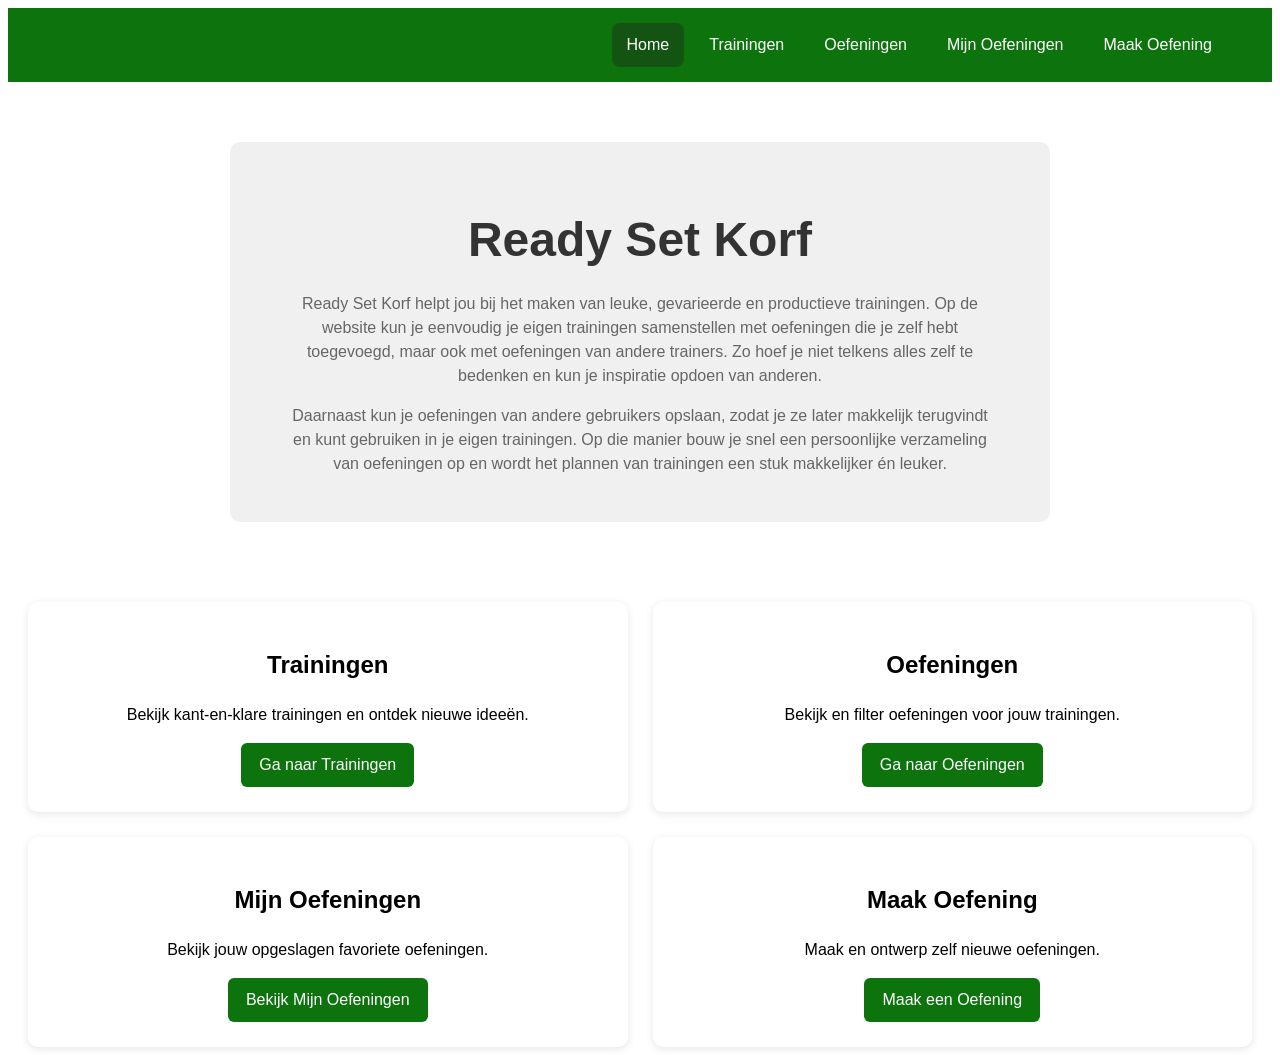
==== commit 167f9380: "Verbeter tekst" ====
--- a/index.html
+++ b/index.html
@@ -23,12 +23,8 @@
     <header>
       <div class="header-box">
         <h1>Ready Set Korf</h1>
-        <p>Ready Set Korf helpt jou bij het maken van leuke, gevarieerde en productieve trainingen. Op de website kun je eenvoudig je eigen trainingen samenstellen met oefeningen die je zelf hebt toegevoegd, maar ook met oefeningen van andere trainers. Zo hoef je niet telkens alles zelf te bedenken en kun je inspiratie opdoen van anderen. 
-          <br></br>
-          <br>
-           Daarnaast kun je oefeningen van andere gebruikers opslaan, zodat je ze later makkelijk terugvindt en kunt gebruiken in je eigen trainingen. Op die manier bouw je snel een persoonlijke verzameling van oefeningen op en wordt het plannen van trainingen een stuk makkelijker én leuker.
-          </br>
-          </p>
+        <p>Ready Set Korf helpt jou bij het maken van leuke, gevarieerde en productieve trainingen. Op de website kun je eenvoudig je eigen trainingen samenstellen met oefeningen die je zelf hebt toegevoegd, maar ook met oefeningen van andere trainers. Zo hoef je niet telkens alles zelf te bedenken en kun je inspiratie opdoen van anderen.</p>
+        <p>Daarnaast kun je oefeningen van andere gebruikers opslaan, zodat je ze later makkelijk terugvindt en kunt gebruiken in je eigen trainingen. Op die manier bouw je snel een persoonlijke verzameling van oefeningen op en wordt het plannen van trainingen een stuk makkelijker én leuker.</p>
       </div>
     </header>
 
@@ -36,25 +32,25 @@
 
     <div class="home-box">
       <h2>Trainingen</h2>
-      <p>Bekijk kant-en-klare trainingen en bedenk nieuwe trainingen.</p>
+      <p>Bekijk kant-en-klare trainingen en ontdek nieuwe ideeën.</p>
       <a href="trainingen.html" class="home-button">Ga naar Trainingen</a>
     </div>
 
     <div class="home-box">
       <h2>Oefeningen</h2>
-      <p>Bekijk en voeg oefeningen toe aan jouw trainingen.</p>
+      <p>Bekijk en filter oefeningen voor jouw trainingen.</p>
       <a href="exercises.html" class="home-button">Ga naar Oefeningen</a>
     </div>
 
     <div class="home-box">
       <h2>Mijn Oefeningen</h2>
-      <p>Bekijk jouw opgeslagen en favoriete oefeningen.</p>
+      <p>Bekijk jouw opgeslagen favoriete oefeningen.</p>
       <a href="mijn-oefeningen.html" class="home-button">Bekijk Mijn Oefeningen</a>
     </div>
 
     <div class="home-box">
       <h2>Maak Oefening</h2>
-      <p>Ontwerp zelf nieuwe oefeningen.</p>
+      <p>Maak en ontwerp zelf nieuwe oefeningen.</p>
       <a href="maak-oefening.html" class="home-button">Maak een Oefening</a>
     </div>
 
--- a/style.css
+++ b/style.css
@@ -1,3 +1,4 @@
+/* Global */
 body {
   font-family: Arial, Helvetica, sans-serif;
   line-height: 1.5;
@@ -51,6 +52,11 @@
   width: 100%;
 }
 
+header.narrow {
+  max-width: 660px;
+  margin: 0 auto;
+}
+
 header div.header-box {
   display: inline-block;
   padding: 30px 60px;
@@ -70,6 +76,39 @@
 header p {
   color: #666;
   font-size: 1em;
+}
+
+
+/* Home */
+.home-section {
+  display: grid;
+  grid-template-columns: repeat(2, 1fr); /* 2 naast elkaar */
+  gap: 25px;
+  margin-top: 20px;
+  margin-left: 20px;
+  margin-right: 20px;
+}
+
+.home-box {
+  background: white;
+  padding: 25px;
+  border-radius: 10px;
+  box-shadow: 0 2px 8px rgba(0,0,0,0.1);
+  text-align: center;
+}
+
+.home-button {
+  display: inline-block;
+  background-color: #0d730d;
+  color: white;
+  padding: 10px 18px;
+  border-radius: 6px;
+  text-decoration: none;
+  transition: background-color 0.3s;
+}
+
+.home-button:hover {
+  background-color: #135413;
 }
 
 
@@ -1011,3 +1050,112 @@
   margin-bottom: 0;
 }
 
+.create-form {
+  max-width: 800px;
+  margin: 0 auto;
+  padding: 20px;
+  background-color: #ffffff;
+}
+
+/* Ruimte tussen de invoerblokken */
+.form-group {
+  margin-bottom: 25px;
+  text-align: left;
+}
+
+/* Mooiere labels */
+.form-group label {
+  display: block;
+  margin-bottom: 10px;
+  font-weight: 600;
+  color: #2c3e50;
+  font-size: 1.05rem;
+  transition: color 0.3s;
+}
+
+/* Styling voor de input en textarea */
+.form-group input[type="text"],
+.form-group textarea {
+  width: 100%;
+  padding: 14px 18px;
+  border: 2px solid #e0e0e0;
+  border-radius: 10px; /* Rondere hoeken */
+  font-size: 1rem;
+  font-family: inherit;
+  color: #333;
+  background-color: #fcfcfc;
+  transition: all 0.3s ease;
+  box-sizing: border-box; /* Zorgt dat padding de box niet groter maakt */
+}
+
+/* Hover effect op de balkjes */
+.form-group input:hover,
+.form-group textarea:hover {
+  border-color: #bdc3c7;
+}
+
+/* Focus effect (wanneer je in een vakje klikt) */
+.form-group input:focus,
+.form-group textarea:focus {
+  outline: none;
+  border-color: #0d730d; /* Matcht met je navbar groen */
+  background-color: #fff;
+  box-shadow: 0 0 0 4px rgba(13, 115, 13, 0.15); /* Zachte groene gloed */
+}
+
+/* Placeholder tekst kleur */
+::placeholder {
+  color: #aaa;
+  font-style: italic;
+}
+
+/* Form actions (knoppenbalk onder het formulier) */
+.form-actions {
+  display: flex;
+  flex-wrap: wrap;
+  gap: 12px;
+  margin-top: 25px;
+  padding: 0 10px;
+  justify-content: flex-start;
+}
+
+/* De 'Oefening toevoegen' knop iets meer presence geven */
+#submit-btn {
+  background-color: #0d730d;
+  color: white;
+  padding: 14px 28px;
+  border: none;
+  border-radius: 8px;
+  font-size: 1.1rem;
+  font-weight: bold;
+  cursor: pointer;
+  transition: transform 0.2s, background-color 0.3s;
+}
+
+#submit-btn:hover {
+  background-color: #135413;
+  transform: translateY(-2px);
+  box-shadow: 0 4px 12px rgba(0,0,0,0.15);
+}
+
+/* Match cancel link styling to primary button */
+.button-link {
+  display: inline-flex;
+  align-items: center;
+  justify-content: center;
+  padding: 14px 28px;
+  border-radius: 8px;
+  border: none;
+  font-size: 1.1rem;
+  font-weight: bold;
+  text-decoration: none;
+  color: #333;
+  background-color: #f0f0f0;
+  transition: transform 0.2s, background-color 0.3s;
+}
+
+.button-link:hover {
+  background-color: #e0e0e0;
+  transform: translateY(-2px);
+  box-shadow: 0 4px 12px rgba(0,0,0,0.08);
+}
